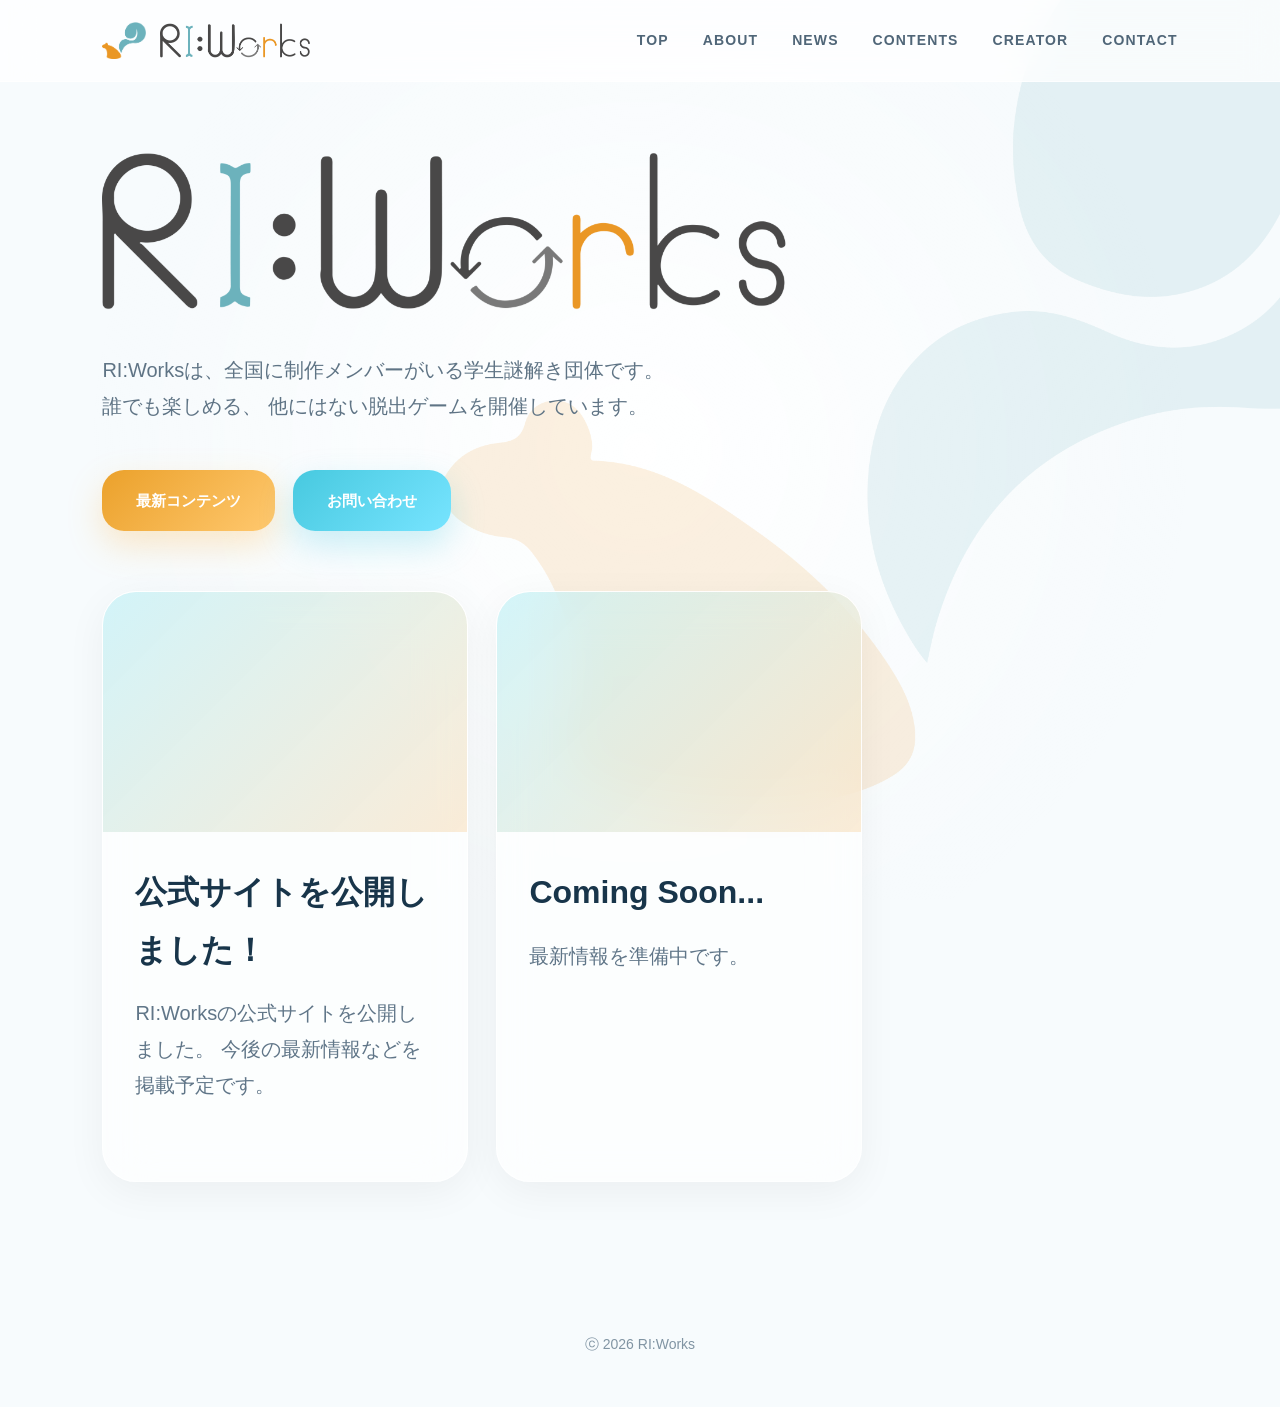
==== index.html @ 10d563f8 "Add files via upload" ====
<!DOCTYPE html>
<html lang="ja">
<head>
<meta charset="UTF-8" />
<meta name="viewport" content="width=device-width, initial-scale=1.0" />

<title>RI:Works Official</title>

<link rel="icon" href="favicon.png" type="image/png">

<link rel="stylesheet" href="style.css">

</head>

<body>

<!-- 背景 -->

<div class="background">
  <img src="risu.png" class="bg-logo">
</div>

<!-- ナビ -->

<nav class="navbar">

  <div class="logo">
    <img src="risu.png" class="logo-icon">
    <img src="rogo.png" class="logo-text">
  </div>

  <!-- ハンバーガー -->
  <div class="hamburger" onclick="toggleMenu()">
    ☰
  </div>

  <div class="menu" id="menu">
    <a href="index.html">TOP</a>
    <a href="about.html">ABOUT</a>
    <a href="news.html">NEWS</a>
    <a href="contents.html">CONTENTS</a>
    <a href="creator.html">CREATOR</a>
    <a href="contact.html">CONTACT</a>
  </div>

</nav>

<!-- TOP -->

<header id="top">

  <div class="hero">

    <img src="rogo.png" class="hero-logo fade-up delay1">

    <p class="fade-up delay2">

      RI:Worksは、全国に制作メンバーがいる学生謎解き団体です。<br>

      誰でも楽しめる、
      他にはない脱出ゲームを開催しています。

    </p>

    <div class="buttons fade-up delay3">

      <a href="contents.html" class="btn btn-main">
        最新コンテンツ
      </a>
      
      <a href="contact.html" class="btn btn-sub">
        お問い合わせ
      </a>

    </div>

    <!-- TOP内にPICKUPを移動 -->

    <div class="pickup-grid">

      <div class="pickup-card">

        <div class="pickup-image"></div>

        <div class="pickup-body">

          <h3>
            公式サイトを公開しました！
          </h3>

          <p>
            RI:Worksの公式サイトを公開しました。
            今後の最新情報などを掲載予定です。
          </p>

        </div>

      </div>

      <div class="pickup-card">

        <div class="pickup-image"></div>

        <div class="pickup-body">

          <h3>
            Coming Soon...
          </h3>

          <p>
            最新情報を準備中です。
          </p>

        </div>

      </div>

    </div>

  </div>

</header>


<footer>
  ⓒ 2026 RI:Works
</footer>

<script>

function toggleMenu(){

    const menu = document.getElementById("menu");
    const button = document.querySelector(".hamburger");

    menu.classList.toggle("show");
    button.classList.toggle("open");

    if(menu.classList.contains("show")){
        button.innerHTML = "✕";
    }else{
        button.innerHTML = "☰";
    }

}
</script>

</body>
</html>
---- style.css ----
/* =========================
   RESET
========================= */

*{
  margin:0;
  padding:0;
  box-sizing:border-box;
}

html{
  scroll-behavior:smooth;
}

body{
  font-family:
    "Hiragino Sans",
    "Noto Sans JP",
    sans-serif;

  background:#f7fbfd;
  color:#18354a;
  overflow-x:hidden;
  line-height:1.8;
}

/* =========================
   背景
========================= */

.background{
  position:fixed;
  inset:0;
  z-index:-10;
  overflow:hidden;
}

.background::before{
  content:"";
  position:absolute;
  inset:0;

  background:
    radial-gradient(
      circle at center,
      rgba(255,255,255,0.92),
      transparent 70%
    );
}

.bg-logo{
  position:absolute;

  width:1100px;

  right:-260px;
  top:-120px;

  opacity:0.14;

  animation:
    logoFloat1 14s ease-in-out infinite;

  pointer-events:none;
}

@keyframes logoFloat1{

  0%{
    transform:
      translateY(0px)
      rotate(0deg);
  }

  50%{
    transform:
      translateY(-26px)
      rotate(3deg);
  }

  100%{
    transform:
      translateY(0px)
      rotate(0deg);
  }
}

/* =========================
   ナビ
========================= */

.navbar{

  position:fixed;

  top:0;
  left:0;

  width:100%;
  height:82px;

  display:flex;
  align-items:center;
  justify-content:space-between;

  padding:0 8%;

  background:
    rgba(255,255,255,0.74);

  backdrop-filter:
    blur(18px);

  border-bottom:
    1px solid rgba(255,255,255,0.7);

  z-index:1000;
}

.logo{
  display:flex;
  align-items:center;
  gap:14px;
}

.logo-icon{
  width:44px;
}

.logo-text{
  width:150px;
}

.menu{
  display:flex;
  align-items:center;
  gap:34px;
}

.menu a{

  position:relative;

  text-decoration:none;

  color:#506678;

  font-size:14px;
  font-weight:700;

  letter-spacing:0.08em;

  transition:0.25s;
}

.menu a::after{

  content:"";

  position:absolute;

  left:0;
  bottom:-8px;

  width:0%;
  height:2px;

  background:#2daec6;

  transition:0.25s;
}

.menu a:hover{
  color:#2daec6;
}

.menu a:hover::after{
  width:100%;
}

/* =========================
   HERO
========================= */

header{

  min-height:100vh;

  display:flex;
  align-items:center;

  padding:
    150px 8%
    100px;
}

.hero{
  max-width:760px;
}

.hero h1{

  font-size:
    clamp(36px,5vw,72px);

  line-height:1.1;

  margin-bottom:34px;

  font-weight:900;

  color:#18354a;
}

.hero p{

  font-size:20px;

  color:#5f7485;

  margin-bottom:46px;
}

/* =========================
   BUTTON
========================= */

.buttons{
  display:flex;
  gap:18px;
  flex-wrap:wrap;
}

.btn{

  border:none;
  cursor:pointer;

  padding:
    17px 34px;

  border-radius:22px;

  font-size:15px;
  font-weight:700;

  transition:0.3s;

  text-decoration:none;

  display:inline-block;
}

.btn-main{

  background:
    linear-gradient(
      135deg,
      #eba12b,
      #ffc86e
    );

  color:white;

  box-shadow:
    0 14px 34px
    rgba(255,181,66,0.28);
}

.btn-main:hover{

  transform:
    translateY(-5px)
    scale(1.03);
}

.btn-sub{

  background:
    linear-gradient(
      135deg,
      #47c9df,
      #77e4ff
    );

  color:white;

  box-shadow:
    0 14px 34px
    rgba(71,201,223,0.28);
}

.btn-sub:hover{

  transform:
    translateY(-5px)
    scale(1.03);
}

.contact-buttons{

  display:flex;

  justify-content:center;

  gap:38px;

  flex-wrap:wrap;
}

/* =========================
   SECTION
========================= */

section{
  padding:140px 8% 120px;
  min-height:100vh;
}

.section-title{
  margin-bottom:60px;
}

.section-title h2{

  font-size:54px;
  line-height:1.1;

  color:#18354a;
}

/* =========================
   ガラスカード
========================= */

.news-item,
.member-card,
.content-card,
.contact-box,
.about-box,
.pickup-card{

  background:
    rgba(255,255,255,0.62);

  backdrop-filter:
    blur(24px);

  border:
    1px solid rgba(255,255,255,0.7);

  box-shadow:
    0 10px 40px rgba(0,0,0,0.05);
}

/* =========================
   PICKUP
========================= */

.pickup-grid{

  display:grid;

  grid-template-columns:
    repeat(auto-fit,minmax(320px,1fr));

  gap:28px;

  margin-top:60px;
}

.pickup-card{

  border-radius:34px;

  overflow:hidden;

  transition:0.35s;
}

.pickup-card:hover{

  transform:
    translateY(-10px)
    scale(1.015);
}

.pickup-image{

  height:240px;

  background:
    linear-gradient(
      135deg,
      rgba(84,214,230,0.25),
      rgba(240,163,58,0.2)
    );
}

.pickup-body{
  padding:32px;
}

.pickup-body h3{

  font-size:32px;

  margin-bottom:16px;
}

.pickup-body p{
  color:#607688;
}

/* =========================
   ABOUT
========================= */

.about-box{

  padding:50px;

  border-radius:40px;
}

.about-box p{

  font-size:18px;

  color:#607688;

  margin-bottom:24px;
}

/* =========================
   NEWS
========================= */

.news-list{
  display:flex;
  flex-direction:column;
  gap:24px;
}

.news-item{

  padding:34px;

  border-radius:30px;

  transition:0.3s;
}

.news-item:hover{

  transform:
    translateY(-8px);

  box-shadow:
    0 20px 50px rgba(0,0,0,0.08);
}

.news-date{

  color:#2daec6;

  font-size:14px;
  font-weight:700;

  margin-bottom:12px;
}

.news-item h3{

  font-size:28px;

  margin-bottom:12px;
}

.news-item p{
  color:#607688;
}

/* =========================
   CONTENTS
========================= */

.content-grid{

  display:grid;

  grid-template-columns:
    repeat(auto-fit,minmax(290px,1fr));

  gap:28px;
}

.content-card{

  overflow:hidden;

  border-radius:34px;

  transition:0.35s;
}

.content-card:hover{

  transform:
    translateY(-10px)
    scale(1.015);
}

.content-image{

  width:100%;

  height:240px;

  object-fit:cover;

  display:block;
}

.content-body{
  padding:32px;
}

.content-card h3{

  font-size:32px;

  margin-bottom:14px;
}

.content-card p{
  color:#607688;
}

/* =========================
   CREATOR
========================= */

.member-grid{

  display:grid;

  grid-template-columns:
    repeat(auto-fit,minmax(260px,1fr));

  gap:26px;
}

.member-card{

  padding:38px;

  border-radius:34px;

  text-align:center;

  transition:0.35s;
}

.member-card:hover{

  transform:
    translateY(-10px)
    scale(1.02);
}

.member-icon{

  width:120px;
  height:120px;

  margin:
    0 auto 26px;

  border-radius:50%;

  object-fit:cover;

  border:
    4px solid rgba(255,255,255,0.8);

  box-shadow:
    0 10px 30px rgba(0,0,0,0.08);
}

.member-card h3{

  font-size:30px;

  margin-bottom:8px;
}

.member-role a{

  color:#ea9920;

  font-weight:700;

  text-decoration:none;

  transition:0.2s;
}

.member-role a:hover{
  opacity:0.7;
}

.member-sub{
  font-size:13px;
  color:#8094a3;
  margin-top:4px;
  margin-bottom:18px;
}

.member-card p{
  color:#607688;
}

.member-more{
    grid-column:1 / -1;

    text-align:center;

    margin-top:20px;

    font-size:28px;
    font-style:italic;
    font-weight:600;

    color:#e5c497;

    letter-spacing:0.08em;

    opacity:0.8;
}

/* =========================
   CONTACT
========================= */

.contact-box{

  border-radius:40px;

  padding:70px;

  text-align:center;
}

.contact-box p{

  max-width:700px;

  margin:
    0 auto 40px;

  font-size:18px;

  color:#607688;
}

/* =========================
   FOOTER
========================= */

footer{

  padding:50px;

  text-align:center;

  color:#8094a3;

  font-size:14px;
}

/* =========================
   FADE
========================= */

.fade-up{

  opacity:0;

  transform:
    translateY(40px);

  animation:
    fadeUp 1s forwards;
}

.delay1{
  animation-delay:0.15s;
}

.delay2{
  animation-delay:0.3s;
}

.delay3{
  animation-delay:0.45s;
}

@keyframes fadeUp{

  to{

    opacity:1;

    transform:
      translateY(0px);
  }
}

.about-heading{
  font-size:clamp(20px,3vw,32px);
  color:#18354a;
  margin-bottom:8px;
}


/* =========================
   RESPONSIVE
========================= */

.hero-logo{

  width:min(700px,90%);

  display:block;

  margin-bottom:40px;
}


/* =========================
   SMART PHONE
========================= */

.hamburger{
    display:none;
}

@media (max-width:900px){

.hamburger{

    transition:.3s;
}


.bg-logo{

    width:480px;

    right:-120px;

    top:60px;

    opacity:0.08;
}



.hamburger.open{

    transform:rotate(90deg);
}

/* ナビ */

.navbar{
    flex-direction:row;
    justify-content:space-between;
    align-items:center;

    height:70px;

    padding:0 20px;
}

.logo-text{
    width:120px;
}

.logo-icon{
    width:36px;
}

.hamburger{
        display:block;
        font-size:34px;
        cursor:pointer;
        transition:.3s;

        color:#18354a;     
        z-index:1001;       
        position:relative;
    }

/* メニュー */

.menu{

    display:flex;

    position:fixed;

    top:70px;
    left:0;
    right:0;
    bottom:0;

    flex-direction:column;

    background:rgba(255,255,255,.92);
    backdrop-filter:blur(20px);

    overflow-y:auto;

    transform:translateY(-100%);
    opacity:0;

    visibility:hidden;
    pointer-events:none;

    transition:
        transform .35s ease,
        opacity .25s ease,
        visibility .25s;
}

.menu.show{

    transform:translateY(0);
    opacity:1;

    visibility:visible;
    pointer-events:auto;
}

.menu a{

    width:100%;

    padding:20px 16px;

    text-align:center;

    font-size:18px;

    border-bottom:1px solid rgba(0,0,0,.06);
}

/* HERO */

header{

    padding:100px 6% 40px;

    min-height:auto;
}

.hero{

    max-width:100%;
}

.hero-logo{

    width:90%;

    margin:0 auto 25px;
}

.hero p{

    font-size:15px;

    margin-bottom:28px;
}

/* ボタン */

.buttons{

    flex-direction:column;

    gap:12px;
}

.btn{

    width:100%;

    text-align:center;

    padding:15px;
}

/* PICKUP */

.pickup-grid{

    margin-top:40px;

    gap:20px;
}

.pickup-image{

    height:170px;
}

.pickup-body{

    padding:20px;
}

.pickup-body h3{

    font-size:22px;
}

/* and more... */

.member-more{

    font-size:20px;

    margin-top:10px;

    letter-spacing:0.05em;
}

/* SECTION */

section{

    padding:90px 6% 70px;

    min-height:auto;
}

.section-title{

    margin-bottom:35px;
}

.section-title h2{

    font-size:30px;
}

/* ABOUT */

.about-box{

    padding:25px;
}

.about-heading{

    font-size:22px;
}

.about-box p{

    font-size:15px;
}

/* NEWS */

.news-item{

    padding:22px;
}

.news-item h3{

    font-size:22px;
}

/* CONTENT */

.content-body{

    padding:22px;
}

.content-card h3{

    font-size:22px;
}

/* CREATOR */

.member-card{

    padding:24px;
}

.member-icon{

    width:90px;
    height:90px;
}

.member-card h3{

    font-size:22px;
}

.member-card p{

    font-size:15px;
}

/* CONTACT */

.contact-box{

    padding:35px 20px;
}

.contact-box p{

    font-size:15px;
}

}
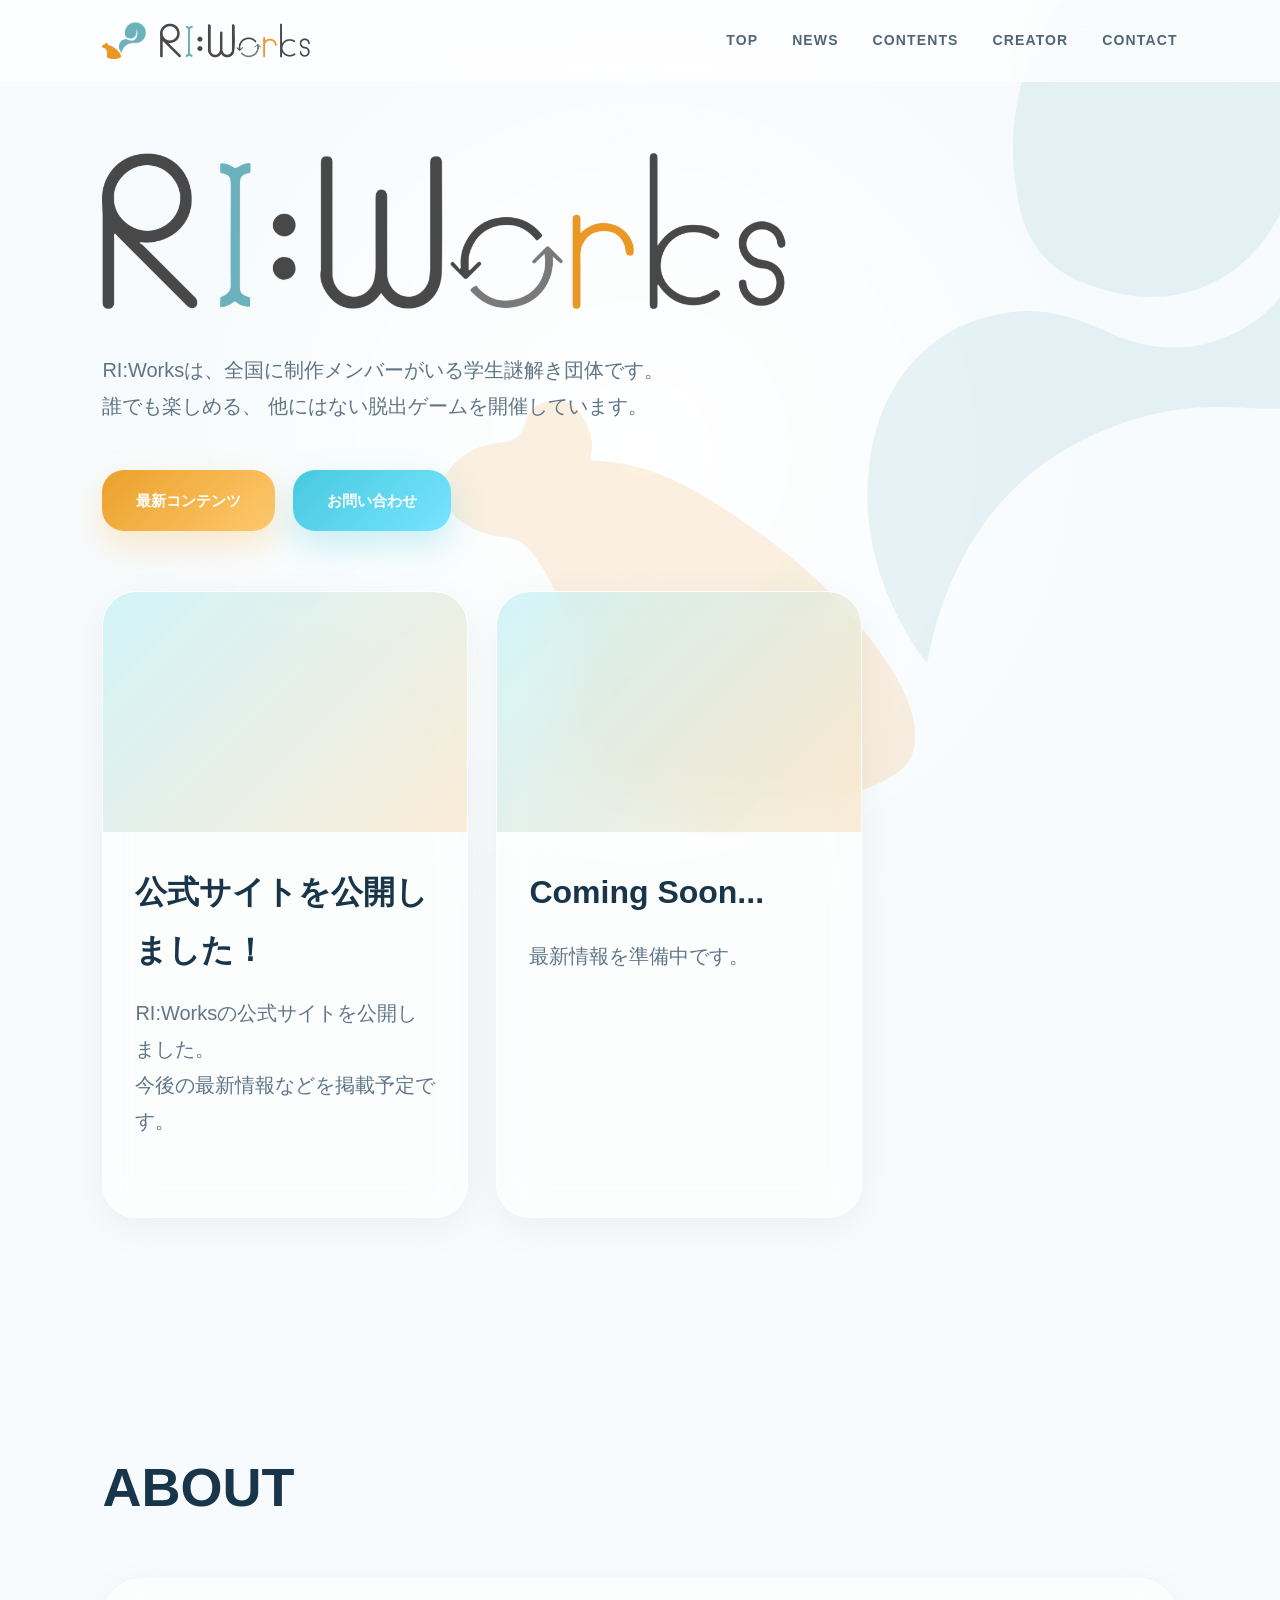
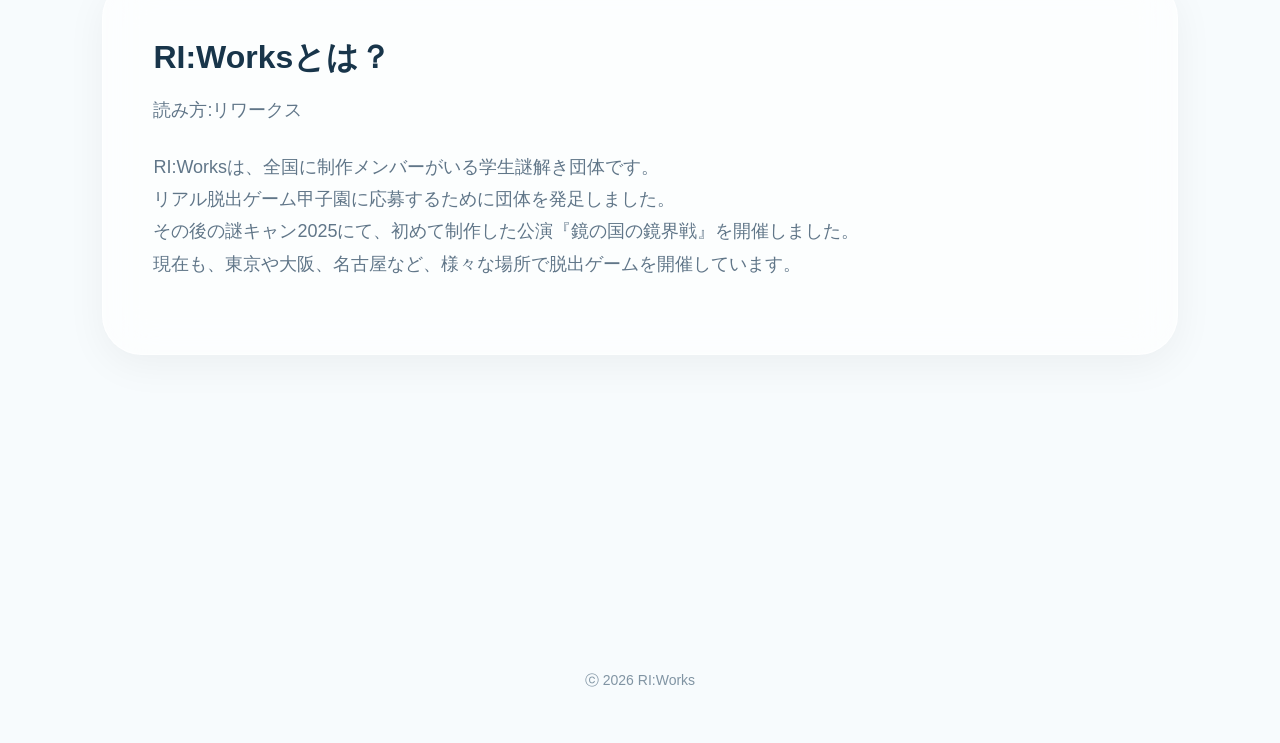
==== commit 041ff688: "Add files via upload" ====
--- a/index.html
+++ b/index.html
@@ -24,10 +24,10 @@
 
 <nav class="navbar">
 
-  <div class="logo">
+  <a href="index.html" class="logo">
     <img src="risu.png" class="logo-icon">
     <img src="rogo.png" class="logo-text">
-  </div>
+  </a>
 
   <!-- ハンバーガー -->
   <div class="hamburger" onclick="toggleMenu()">
@@ -36,7 +36,6 @@
 
   <div class="menu" id="menu">
     <a href="index.html">TOP</a>
-    <a href="about.html">ABOUT</a>
     <a href="news.html">NEWS</a>
     <a href="contents.html">CONTENTS</a>
     <a href="creator.html">CREATOR</a>
@@ -89,7 +88,7 @@
           </h3>
 
           <p>
-            RI:Worksの公式サイトを公開しました。
+            RI:Worksの公式サイトを公開しました。<br>
             今後の最新情報などを掲載予定です。
           </p>
 
@@ -121,6 +120,35 @@
 
 </header>
 
+<!-- ABOUT -->
+
+<section id="about">
+
+  <div class="section-title">
+    <h2>ABOUT</h2>
+  </div>
+
+  <div class="about-box">
+
+    <h3 class="about-heading">
+      RI:Worksとは？
+    </h3>
+    
+    <p class="about-read">
+        読み方:リワークス
+    </p>
+
+    <p>
+      RI:Worksは、全国に制作メンバーがいる学生謎解き団体です。<br>
+      リアル脱出ゲーム甲子園に応募するために団体を発足しました。<br>
+      その後の謎キャン2025にて、初めて制作した公演『鏡の国の鏡界戦』を開催しました。<br>
+      現在も、東京や大阪、名古屋など、様々な場所で脱出ゲームを開催しています。
+    </p>
+
+  </div>
+
+</section>
+
 
 <footer>
   ⓒ 2026 RI:Works
--- a/style.css
+++ b/style.css
@@ -305,7 +305,7 @@
 
   justify-content:center;
 
-  gap:38px;
+  gap:20px;
 
   flex-wrap:wrap;
 }
@@ -811,39 +811,35 @@
 
     display:flex;
 
-    position:fixed;
+    position:absolute;
 
     top:70px;
     left:0;
-    right:0;
-    bottom:0;
+
+    width:100%;
 
     flex-direction:column;
 
-    background:rgba(255,255,255,.92);
+    background:rgba(255,255,255,.9);
     backdrop-filter:blur(20px);
 
+    overflow:hidden;
+
+    max-height:0;
+    opacity:0;
+
+    transition:
+        max-height .35s ease,
+        opacity .25s ease;
+}
+
+.menu.show{
+
+    max-height:calc(100vh - 70px);
+
     overflow-y:auto;
 
-    transform:translateY(-100%);
-    opacity:0;
-
-    visibility:hidden;
-    pointer-events:none;
-
-    transition:
-        transform .35s ease,
-        opacity .25s ease,
-        visibility .25s;
-}
-
-.menu.show{
-
-    transform:translateY(0);
     opacity:1;
-
-    visibility:visible;
-    pointer-events:auto;
 }
 
 .menu a{
@@ -855,8 +851,6 @@
     text-align:center;
 
     font-size:18px;
-
-    border-bottom:1px solid rgba(0,0,0,.06);
 }
 
 /* HERO */
@@ -890,19 +884,18 @@
 /* ボタン */
 
 .buttons{
-
     flex-direction:column;
-
-    gap:12px;
+    align-items:center;
+    gap:20px;
 }
 
 .btn{
 
-    width:100%;
+    width:85%;
 
     text-align:center;
 
-    padding:15px;
+    padding:12px;
 }
 
 /* PICKUP */
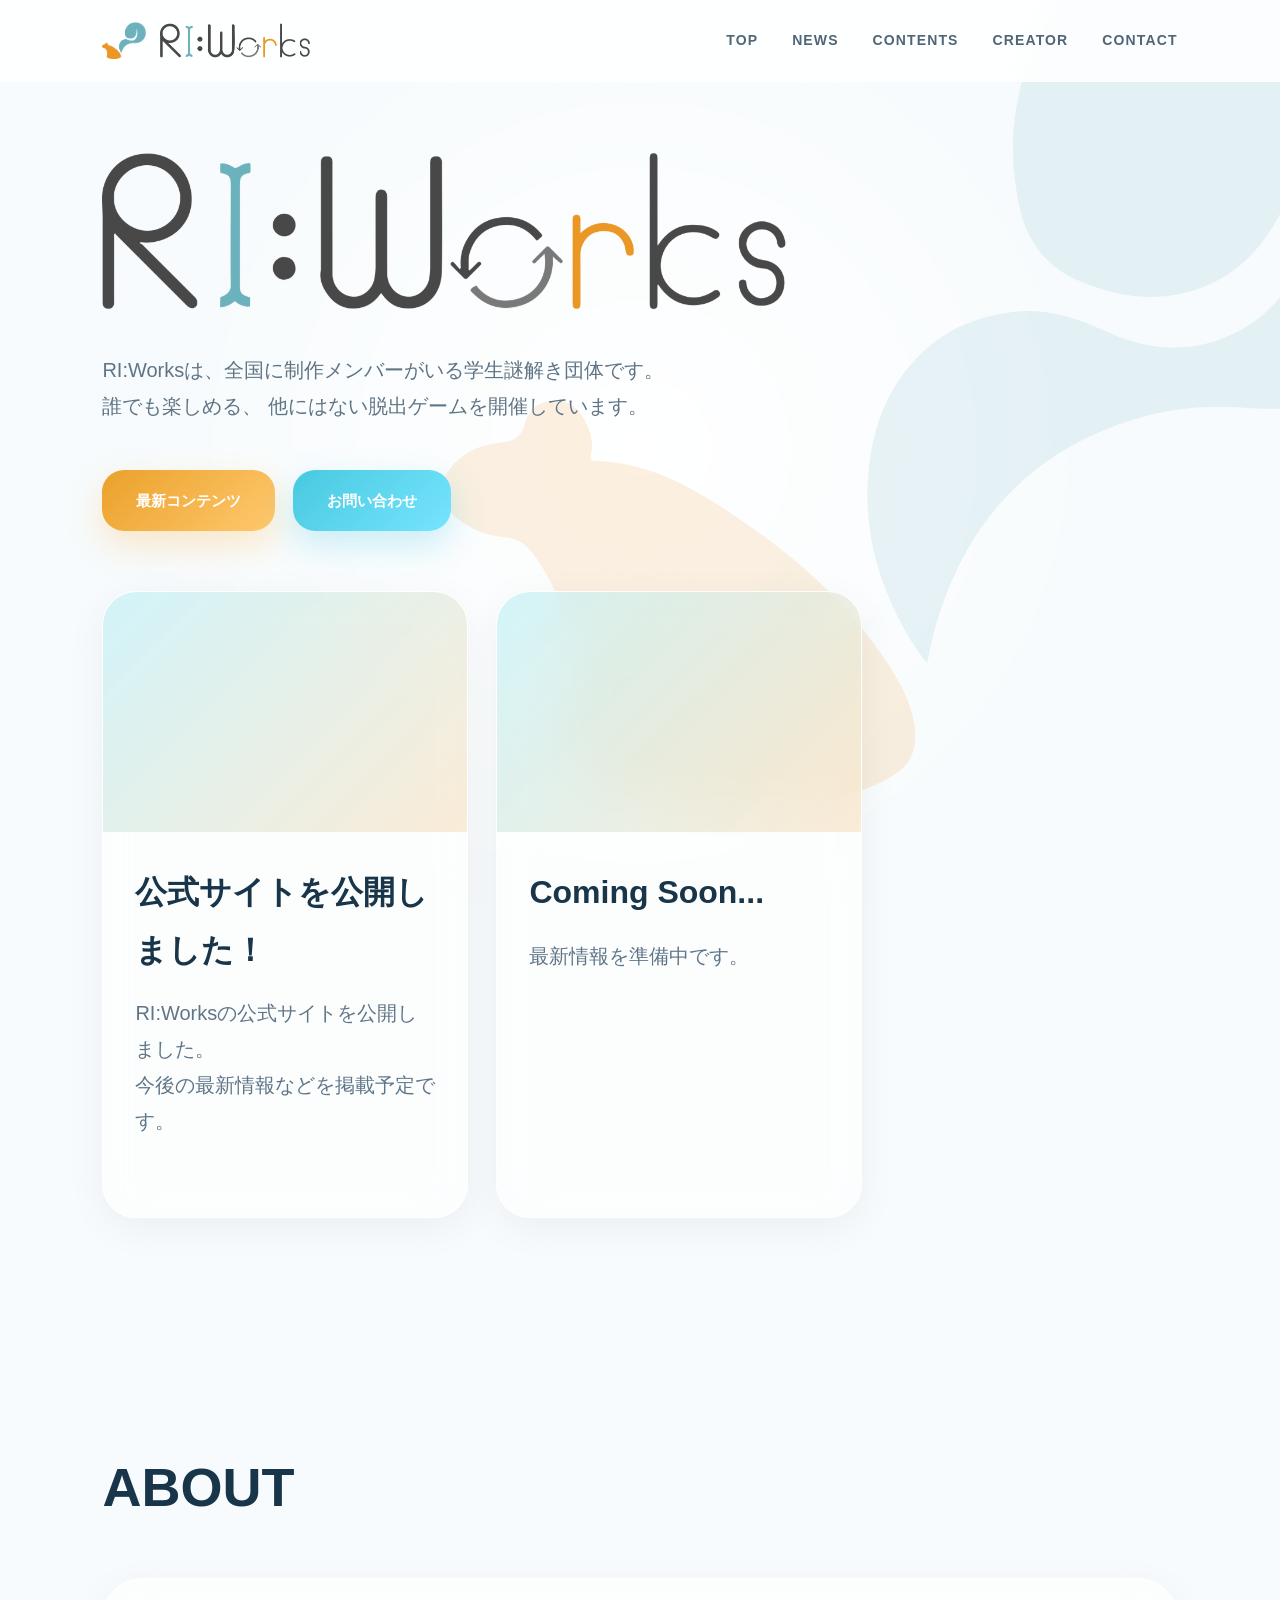
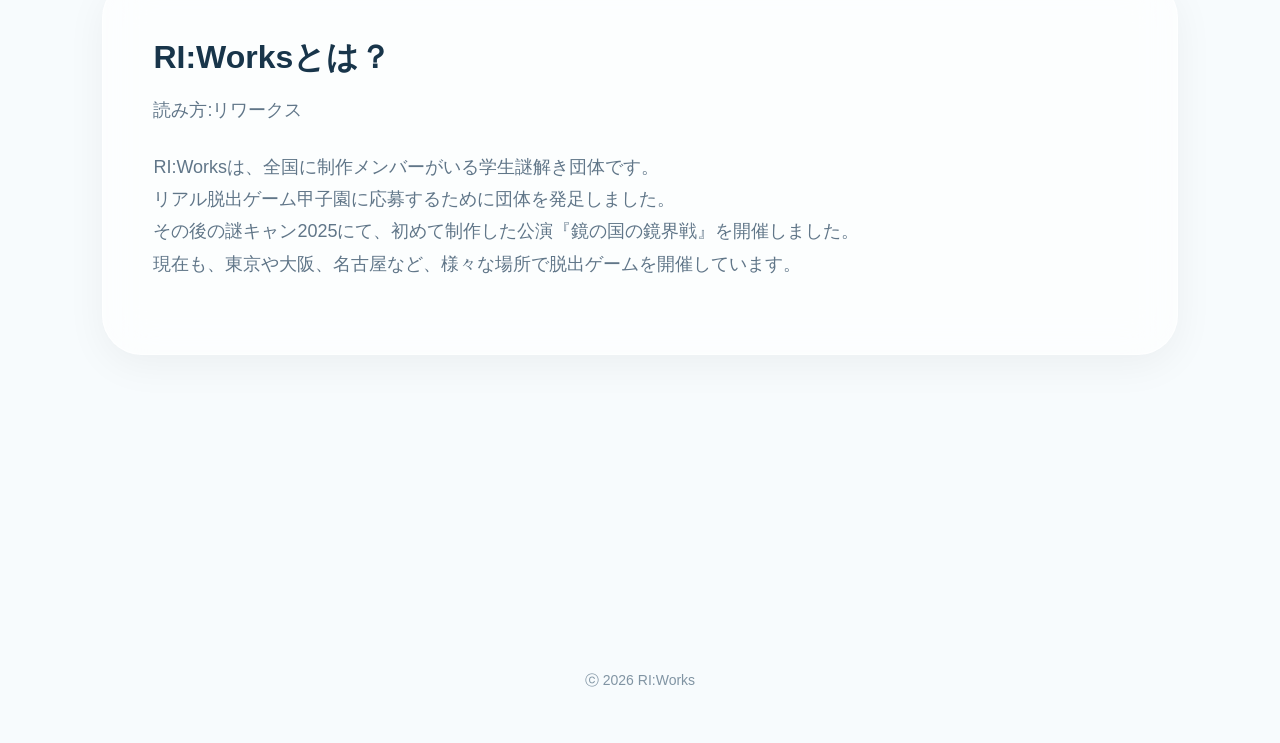
==== commit d9356a36: "Add files via upload" ====
--- a/index.html
+++ b/index.html
@@ -44,6 +44,8 @@
 
 </nav>
 
+<div id="menuOverlay" onclick="toggleMenu()"></div>
+
 <!-- TOP -->
 
 <header id="top">
@@ -63,7 +65,7 @@
 
     <div class="buttons fade-up delay3">
 
-      <a href="contents.html" class="btn btn-main">
+      <a href="contents.html#contents-bottom" class="btn btn-main">
         最新コンテンツ
       </a>
       
@@ -160,17 +162,23 @@
 
     const menu = document.getElementById("menu");
     const button = document.querySelector(".hamburger");
+    const overlay = document.getElementById("menuOverlay");
 
     menu.classList.toggle("show");
     button.classList.toggle("open");
 
     if(menu.classList.contains("show")){
         button.innerHTML = "✕";
+        document.body.classList.add("menu-open");
+        overlay.style.display = "block";
     }else{
         button.innerHTML = "☰";
+        document.body.classList.remove("menu-open");
+        overlay.style.display = "none";
     }
 
 }
+
 </script>
 
 </body>
--- a/style.css
+++ b/style.css
@@ -108,7 +108,7 @@
   padding:0 8%;
 
   background:
-    rgba(255,255,255,0.74);
+    rgba(255,255,255,0.85);
 
   backdrop-filter:
     blur(18px);
@@ -499,11 +499,40 @@
 
 .content-card{
 
+  position:relative;
+
   overflow:hidden;
 
   border-radius:34px;
 
   transition:0.35s;
+}
+
+.content-card::after{
+    content:"";
+    position:absolute;
+    inset:0;
+
+    border:3.7px solid rgba(120, 225, 243, 0.901);
+
+    border-radius:32px;
+
+    opacity:0;
+    transition:.25s;
+
+    pointer-events:none;
+}
+
+.content-card.touching::before{
+    opacity:1;
+}
+
+.content-card.touching::after{
+    opacity:1;
+}
+
+.content-card:hover::after{
+    opacity:1;
 }
 
 .content-card:hover{
@@ -511,6 +540,35 @@
   transform:
     translateY(-10px)
     scale(1.015);
+}
+
+.content-card::before{
+    content:"タップで詳細";
+    position:absolute;
+
+    right:16px;
+    bottom:16px;
+
+    color:#2daec6;
+
+    padding:6px 12px;
+    border-radius:999px;
+
+    font-size:13px;
+    font-weight:700;
+
+    opacity:0;
+    transition:.2s;
+
+    pointer-events:none;
+}
+
+.content-card:hover::before{
+    opacity:1;
+}
+
+.content-card.active::before{
+    opacity:0;
 }
 
 .content-image{
@@ -741,7 +799,7 @@
 
 
 /* =========================
-   SMART PHONE
+   SMART PHONE  スマホ
 ========================= */
 
 .hamburger{
@@ -764,7 +822,7 @@
 
     top:60px;
 
-    opacity:0.08;
+    opacity:0.14;
 }
 
 
@@ -811,7 +869,7 @@
 
     display:flex;
 
-    position:absolute;
+    position:fixed; 
 
     top:70px;
     left:0;
@@ -820,8 +878,10 @@
 
     flex-direction:column;
 
-    background:rgba(255,255,255,.9);
-    backdrop-filter:blur(20px);
+    background:rgba(255,255,255,.93);
+backdrop-filter:blur(40px);
+border-top:2px solid #ecf1f4;
+box-shadow:0 8px 20px rgba(0,0,0,.08);
 
     overflow:hidden;
 
@@ -832,6 +892,20 @@
         max-height .35s ease,
         opacity .25s ease;
 }
+
+#menuOverlay{
+    position:fixed;
+    top:70px;
+    left:0;
+
+    width:100%;
+    height:calc(100vh - 70px);
+
+    display:none;
+
+    z-index:999;
+}
+
 
 .menu.show{
 
@@ -993,6 +1067,10 @@
     font-size:22px;
 }
 
+.content-card.active::after{
+    opacity:1;
+}
+
 /* CREATOR */
 
 .member-card{
@@ -1029,3 +1107,184 @@
 }
 
 }
+
+/* ===== モーダル ===== */
+
+.modal{
+
+    position:fixed;
+    inset:0;
+
+    background:rgba(0,0,0,.45);
+
+    display:flex;
+    justify-content:center;
+    align-items:center;
+
+    opacity:0;
+    visibility:hidden;
+
+    transition:.3s;
+
+    z-index:5000;
+
+}
+
+.modal.show{
+
+    opacity:1;
+    visibility:visible;
+
+}
+
+.modal-box{
+
+    width:min(520px,85%);
+
+    max-height:80vh;
+
+    overflow-y:auto;
+
+    background:rgba(255,255,255,.85);
+
+    backdrop-filter:blur(25px);
+
+    border-radius:30px;
+
+    padding:28px;
+
+    position:relative;
+}
+
+.modal-box img{
+
+    width:100%;
+
+    border-radius:20px;
+
+    margin-bottom:25px;
+
+}
+
+.modal-box h2{
+
+    font-size:34px;
+
+    margin-bottom:10px;
+
+}
+
+.modal-box h4{
+
+    color:#2daec6;
+
+    margin-bottom:20px;
+
+}
+
+.modal-box p{
+
+    color:#607688;
+
+    line-height:1.9;
+
+}
+
+.close{
+    position:absolute;
+    top:18px;
+    right:18px;
+
+    width:48px;
+    height:48px;
+
+    display:flex;
+    justify-content:center;
+    align-items:center;
+
+    font-size:34px;
+    font-weight:700;
+
+    color:#18354a;
+
+    background:rgba(255,255,255,.92);
+    border-radius:50%;
+
+    box-shadow:0 4px 15px rgba(0,0,0,.15);
+
+    cursor:pointer;
+
+    transition:.2s;
+}
+
+.close:hover{
+    transform:scale(1.08);
+    background:white;
+}
+
+.modal-history{
+
+    white-space:pre-line;
+
+    line-height:2;
+
+}
+
+.modal-table{
+    width:100%;
+    border-collapse:collapse;
+    margin:25px 0;
+}
+
+.modal-table th{
+    width:120px;
+    text-align:left;
+    vertical-align:top;
+    padding:8px 0;
+    color:#dfa92a;
+}
+
+.modal-table td{
+    padding:8px 0;
+    color:#222222;
+}
+
+.modal-hashtag{
+    display:inline-block;
+    margin:10px 0 18px;
+
+    color:#2daec6;
+    font-weight:700;
+    font-size:20px;
+
+    text-decoration:none;
+}
+
+.modal-hashtag:hover{
+    text-decoration:underline;
+}
+
+.logo{
+  display:flex;
+  align-items:center;
+  gap:14px;
+
+  text-decoration:none;
+  color:inherit;
+}
+
+.logo{
+  transition:.2s;
+}
+
+.logo:hover{
+  opacity:.85;
+}
+
+.logo:active{
+  transform:scale(.97);
+}
+
+body.menu-open{
+    overflow:hidden;
+}
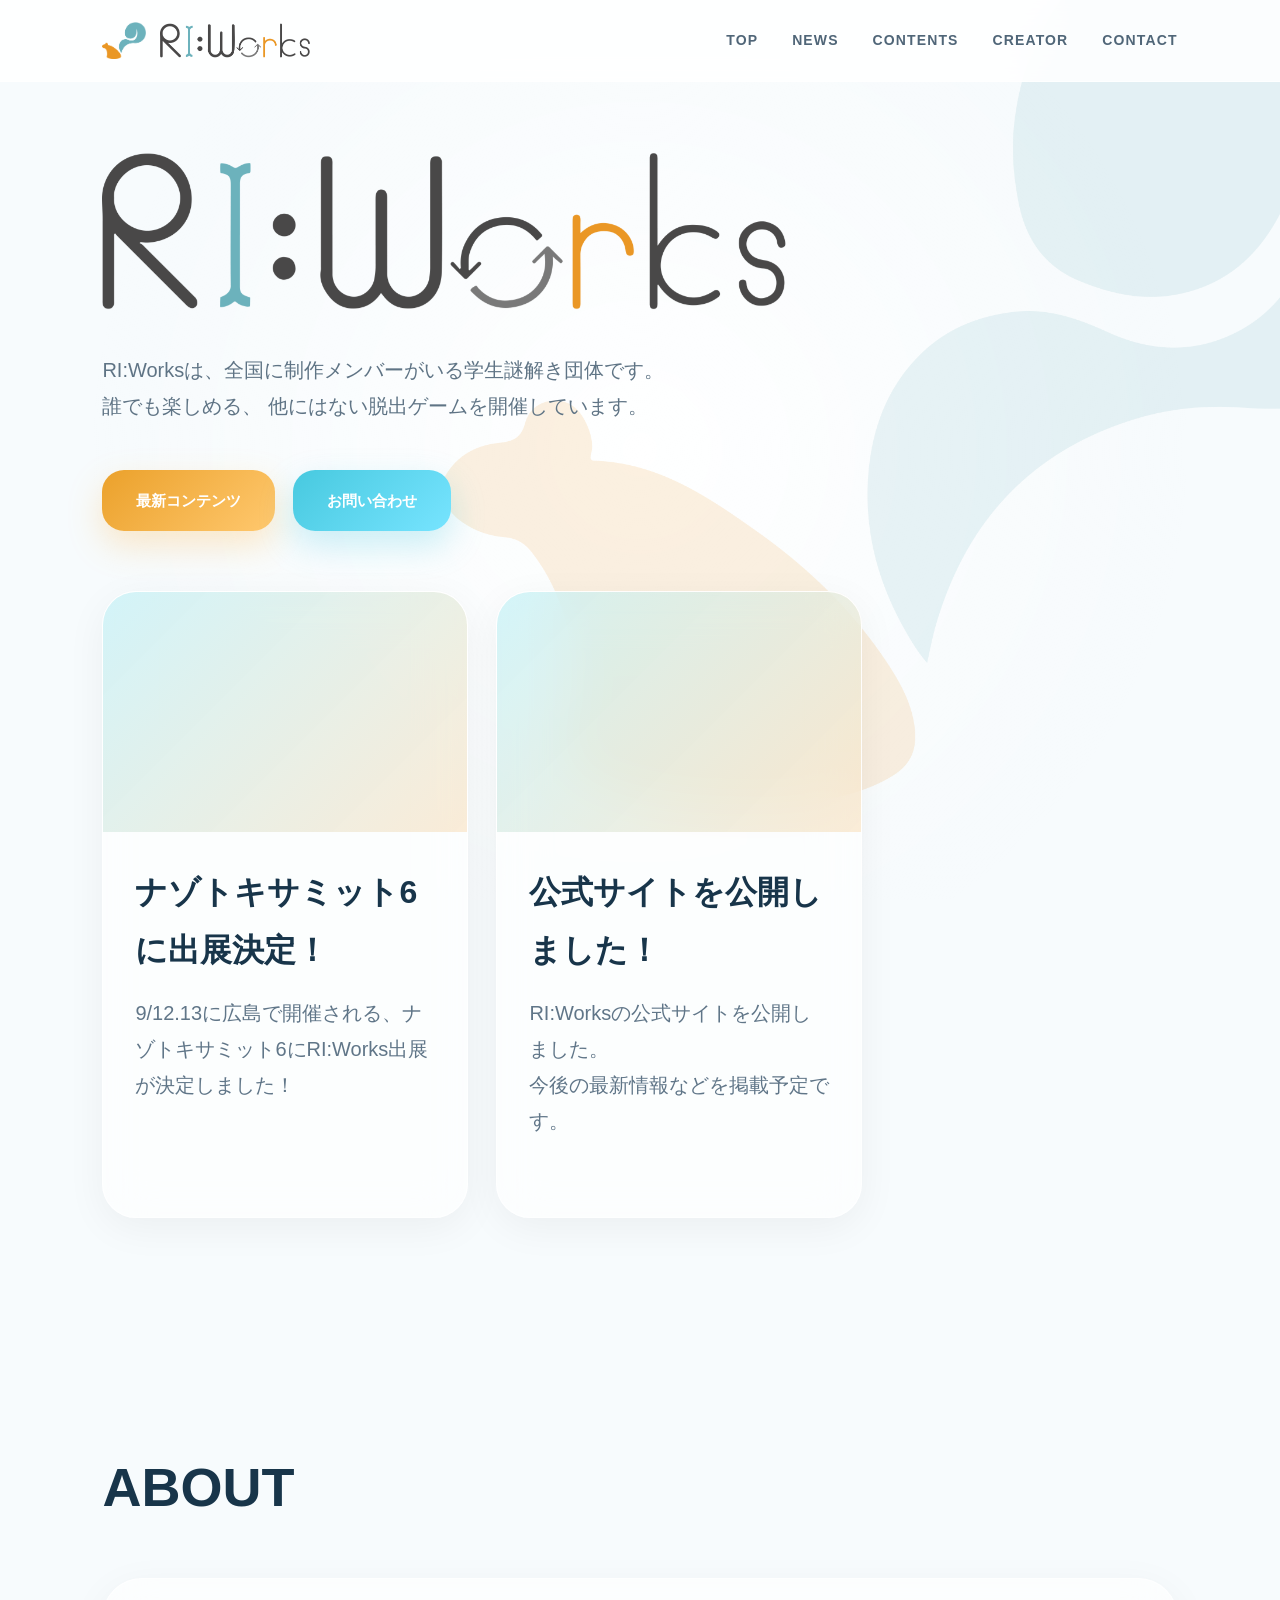
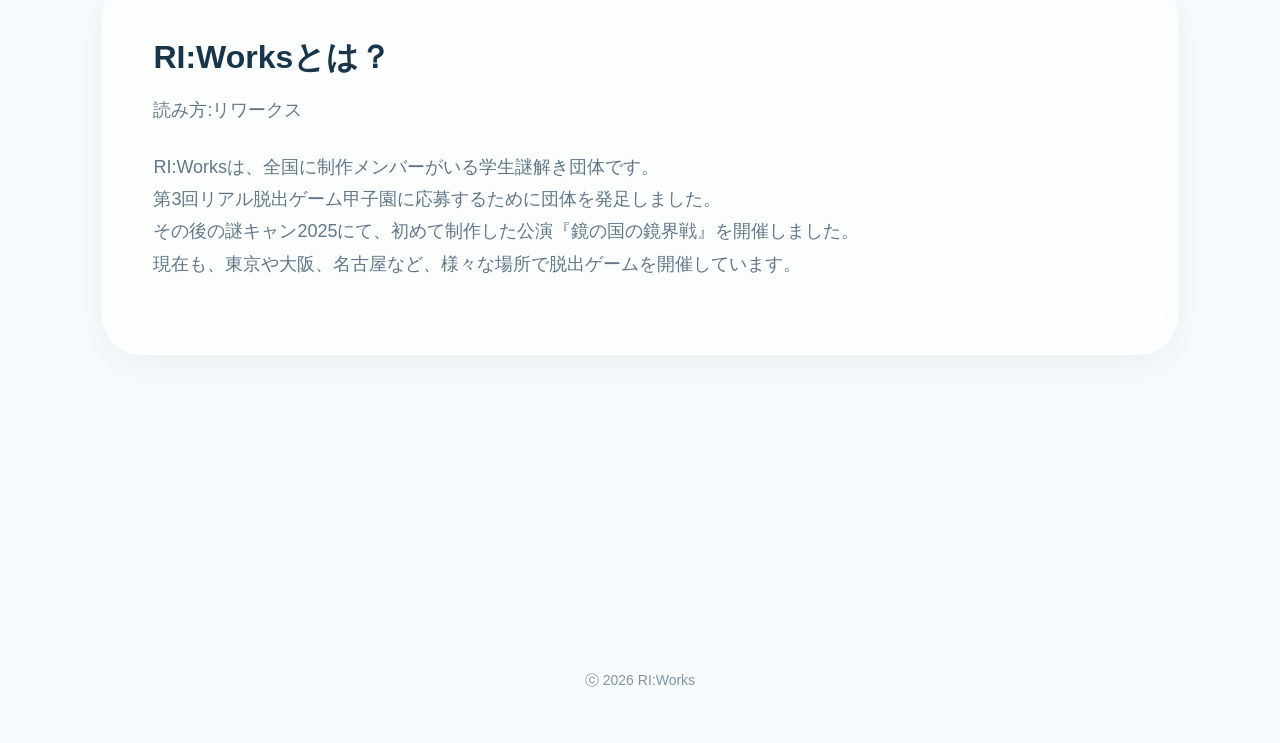
==== commit d56b4ec2: "Add files via upload" ====
--- a/index.html
+++ b/index.html
@@ -6,7 +6,7 @@
 
 <title>RI:Works Official</title>
 
-<link rel="icon" href="favicon.png" type="image/png">
+<link rel="icon" href="favicon.png">
 
 <link rel="stylesheet" href="style.css">
 
@@ -86,12 +86,11 @@
         <div class="pickup-body">
 
           <h3>
-            公式サイトを公開しました！
+            ナゾトキサミット6に出展決定！
           </h3>
 
           <p>
-            RI:Worksの公式サイトを公開しました。<br>
-            今後の最新情報などを掲載予定です。
+            9/12.13に広島で開催される、ナゾトキサミット6にRI:Works出展が決定しました！
           </p>
 
         </div>
@@ -105,11 +104,12 @@
         <div class="pickup-body">
 
           <h3>
-            Coming Soon...
+            公式サイトを公開しました！
           </h3>
 
           <p>
-            最新情報を準備中です。
+            RI:Worksの公式サイトを公開しました。<br>
+            今後の最新情報などを掲載予定です。
           </p>
 
         </div>
@@ -142,7 +142,7 @@
 
     <p>
       RI:Worksは、全国に制作メンバーがいる学生謎解き団体です。<br>
-      リアル脱出ゲーム甲子園に応募するために団体を発足しました。<br>
+      第3回リアル脱出ゲーム甲子園に応募するために団体を発足しました。<br>
       その後の謎キャン2025にて、初めて制作した公演『鏡の国の鏡界戦』を開催しました。<br>
       現在も、東京や大阪、名古屋など、様々な場所で脱出ゲームを開催しています。
     </p>
--- a/style.css
+++ b/style.css
@@ -1,4 +1,42 @@
-
+/* =========================
+   IMAGE
+========================= */
+
+.image-kyoukaisen{
+    object-position:50% 4%;
+}
+
+.image-nazouo{
+    object-position:50% 14%;
+}
+
+.image-noroi{
+    object-position:50% 16%;
+}
+
+.image-burakkusanta{
+    object-position:50% 92%;
+}
+
+.image-poisute{
+    object-position:50% 8%;
+}
+
+.image-ibutu{
+    object-position:50% 86%;
+}
+
+.image-tenkyo{
+    object-position:50% 10%;
+}
+
+.image-mikansei{
+    object-position:50% 77.5%;
+}
+
+.image-kotaekakoe{
+    object-position:50% 40%;
+}
 
 /* =========================
    RESET
@@ -597,6 +635,49 @@
   color:#607688;
 }
 
+.filter-buttons{
+
+    display:flex;
+    justify-content:center;
+    gap:16px;
+
+    margin-bottom:50px;
+
+    flex-wrap:wrap;
+}
+
+.filter-buttons button{
+
+    padding:10px 26px;
+
+    border:none;
+
+    border-radius:999px;
+
+    background:#edf4f7;
+
+    color:#607688;
+
+    font-weight:700;
+
+    cursor:pointer;
+
+    transition:.25s;
+}
+
+.filter-buttons button.active{
+
+    background:#2daec6;
+
+    color:white;
+}
+
+.filter-buttons button:hover{
+
+    background:#5fd6ea;
+    color:white;
+}
+
 /* =========================
    CREATOR
 ========================= */
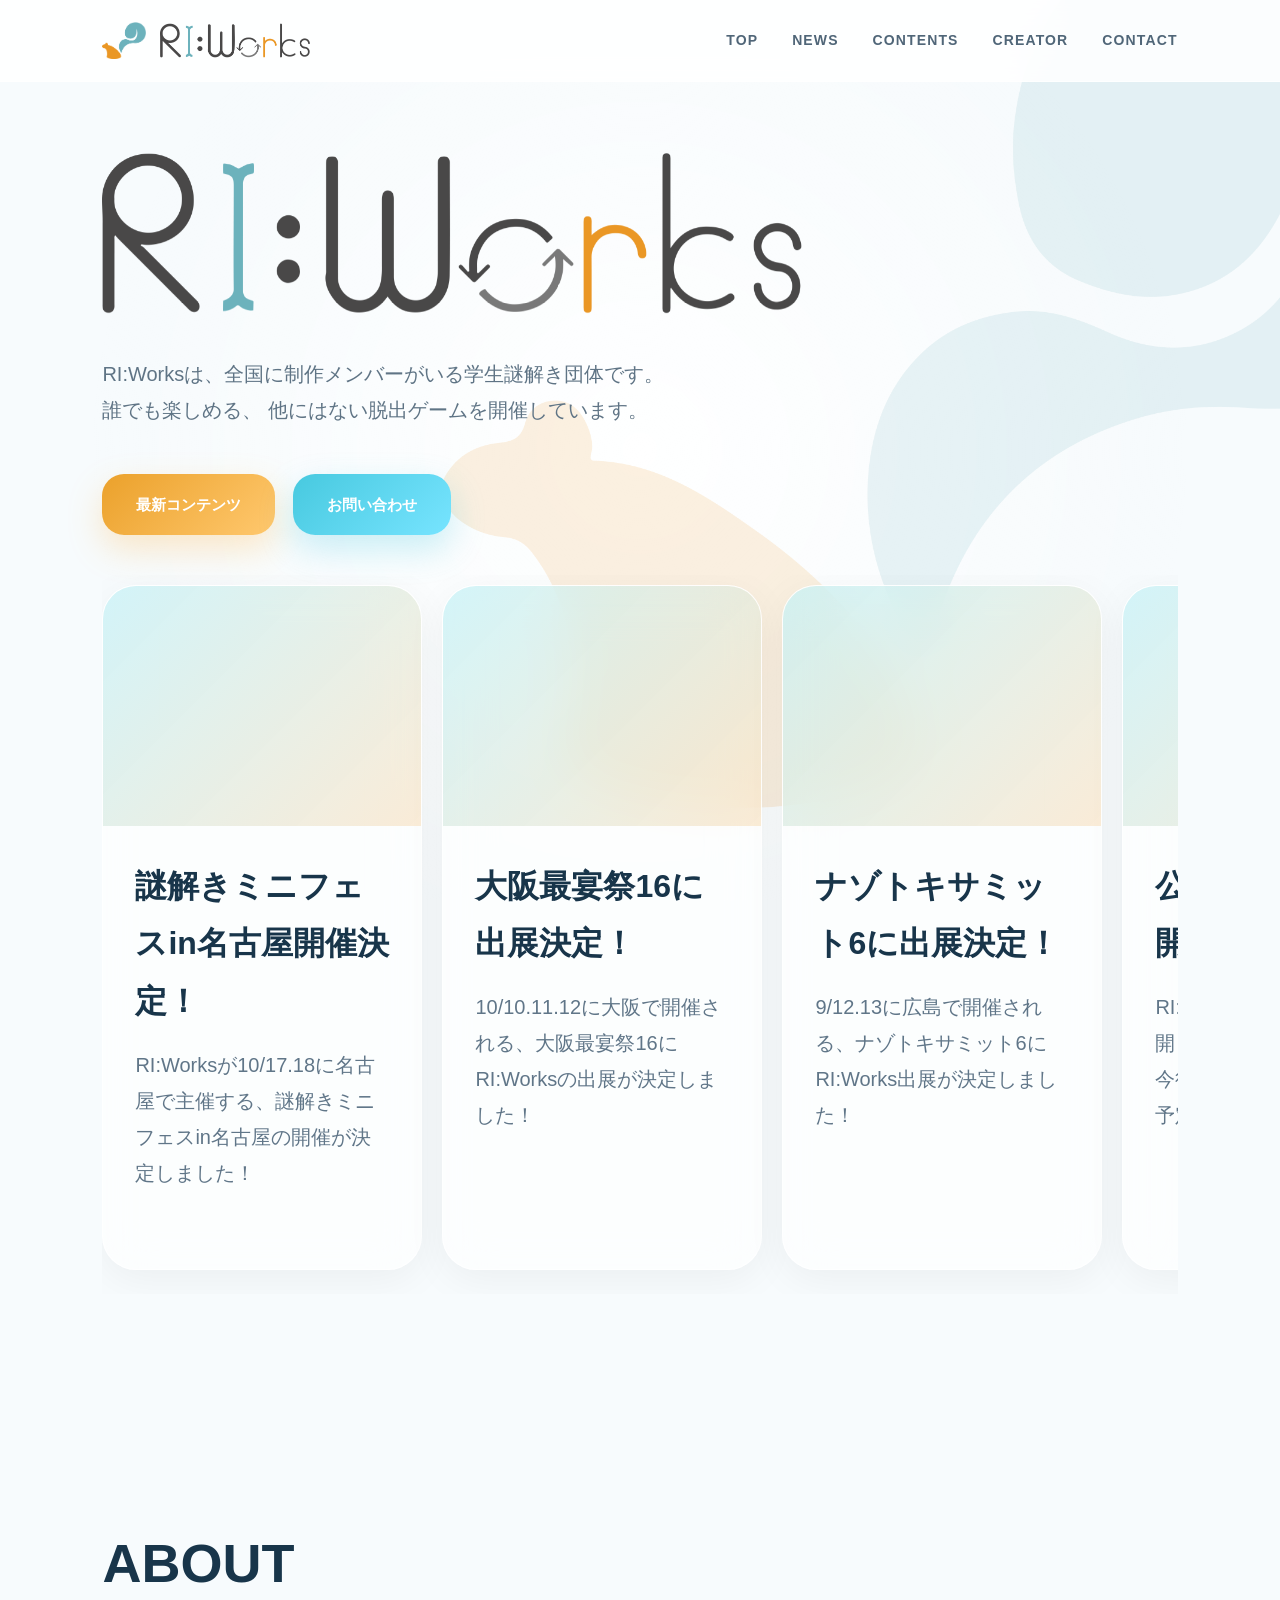
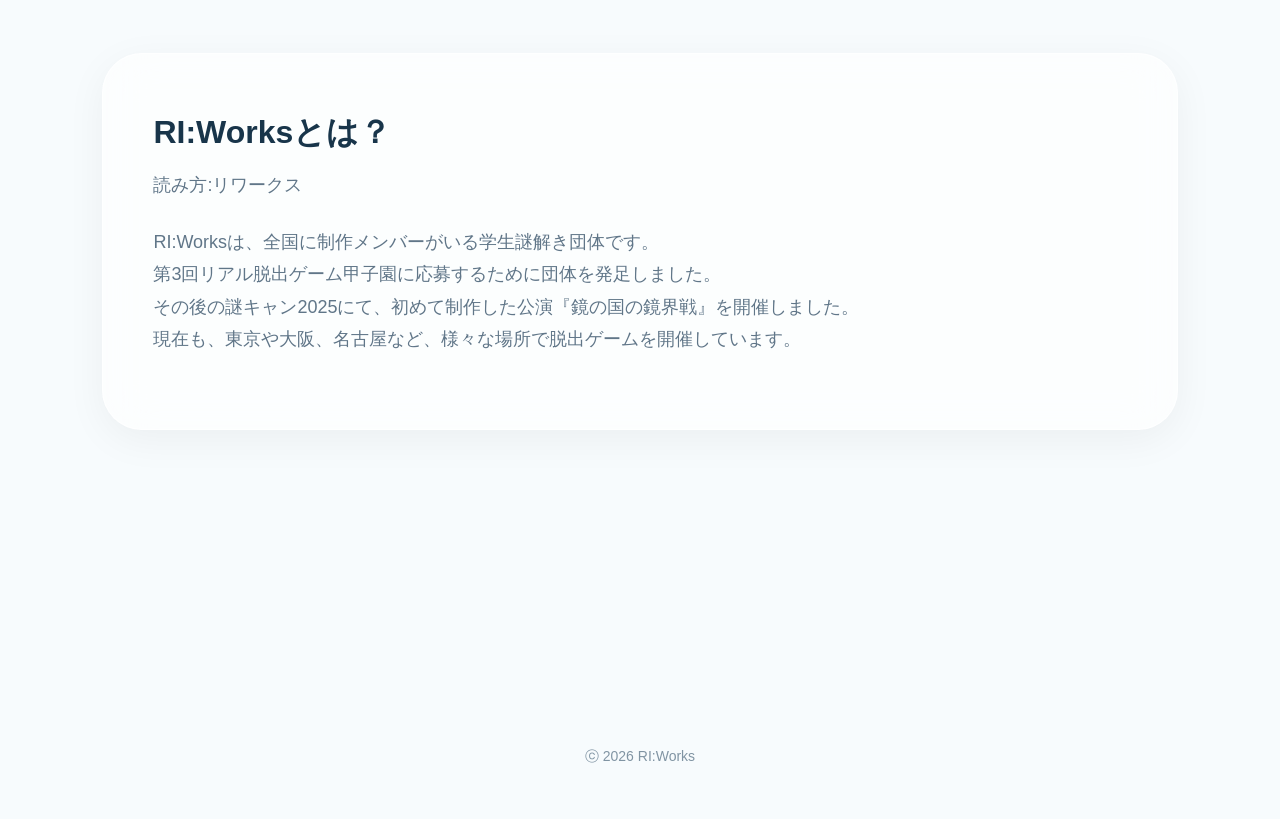
==== commit c89c66d9: "Add files via upload" ====
--- a/index.html
+++ b/index.html
@@ -75,50 +75,54 @@
 
     </div>
 
-    <!-- TOP内にPICKUPを移動 -->
+    
+<!-- PICKUP -->
 
-    <div class="pickup-grid">
+<div class="pickup-grid">
 
-      <div class="pickup-card">
+  <a href="news.html" class="pickup-card">
+    <div class="pickup-image"></div>
+    <div class="pickup-body">
+      <h3>謎解きミニフェスin名古屋開催決定！</h3>
+      <p>
+        RI:Worksが10/17.18に名古屋で主催する、謎解きミニフェスin名古屋の開催が決定しました！
+      </p>
+    </div>
+  </a>
 
-        <div class="pickup-image"></div>
+  <a href="news.html" class="pickup-card">
+    <div class="pickup-image"></div>
+    <div class="pickup-body">
+      <h3>大阪最宴祭16に出展決定！</h3>
+      <p>
+        10/10.11.12に大阪で開催される、大阪最宴祭16にRI:Worksの出展が決定しました！
+      </p>
+    </div>
+  </a>
 
-        <div class="pickup-body">
+  <a href="news.html" class="pickup-card">
+    <div class="pickup-image"></div>
+    <div class="pickup-body">
+      <h3>ナゾトキサミット6に出展決定！</h3>
+      <p>
+        9/12.13に広島で開催される、ナゾトキサミット6にRI:Works出展が決定しました！
+      </p>
+    </div>
+  </a>
 
-          <h3>
-            ナゾトキサミット6に出展決定！
-          </h3>
+  <a href="news.html" class="pickup-card">
+    <div class="pickup-image"></div>
+    <div class="pickup-body">
+      <h3>公式サイトを公開しました！</h3>
+      <p>
+        RI:Worksの公式サイトを公開しました。<br>
+        今後の最新情報などを掲載予定です。
+      </p>
+    </div>
+  </a>
 
-          <p>
-            9/12.13に広島で開催される、ナゾトキサミット6にRI:Works出展が決定しました！
-          </p>
+</div>
 
-        </div>
-
-      </div>
-
-      <div class="pickup-card">
-
-        <div class="pickup-image"></div>
-
-        <div class="pickup-body">
-
-          <h3>
-            公式サイトを公開しました！
-          </h3>
-
-          <p>
-            RI:Worksの公式サイトを公開しました。<br>
-            今後の最新情報などを掲載予定です。
-          </p>
-
-        </div>
-
-      </div>
-
-    </div>
-
-  </div>
 
 </header>
 
--- a/style.css
+++ b/style.css
@@ -235,7 +235,8 @@
 }
 
 .hero{
-  max-width:760px;
+  width: 100%;
+  max-width: none;
 }
 
 .hero h1{
@@ -391,6 +392,10 @@
 
   box-shadow:
     0 10px 40px rgba(0,0,0,0.05);
+
+  text-decoration:none;
+  color:inherit;
+  display:block;
 }
 
 /* =========================
@@ -493,9 +498,6 @@
 
 .news-item:hover{
 
-  transform:
-    translateY(-8px);
-
   box-shadow:
     0 20px 50px rgba(0,0,0,0.08);
 }
@@ -1064,7 +1066,7 @@
 
 .pickup-image{
 
-    height:170px;
+    height:100px;
 }
 
 .pickup-body{
@@ -1368,4 +1370,137 @@
 
 body.menu-open{
     overflow:hidden;
+}
+
+
+/* PICKUP 横スクロール */
+.pickup-grid {
+  display: flex;
+  flex-wrap: nowrap;
+  gap: 20px;
+  overflow-x: auto;
+  overflow-y: hidden;
+  padding: 10px 4px 20px;
+  scroll-snap-type: x mandatory;
+  -webkit-overflow-scrolling: touch;
+}
+
+/* カードの幅を固定 */
+.pickup-grid .pickup-card {
+  flex: 0 0 300px;
+  min-width: 0;
+  scroll-snap-align: start;
+  text-decoration: none;
+  color: inherit;
+  display: block;
+}
+
+/* スクロールバー */
+.pickup-grid::-webkit-scrollbar {
+  height: 6px;
+}
+
+.pickup-grid::-webkit-scrollbar-thumb {
+  background: #bbb;
+  border-radius: 10px;
+}
+
+.pickup-grid::-webkit-scrollbar-track {
+  background: #eee;
+  border-radius: 10px;
+}
+
+/* スマートフォン */
+@media (max-width: 600px) {
+  .pickup-grid {
+    gap: 14px;
+  }
+
+  .pickup-grid .pickup-card {
+    flex-basis: 80%;
+  }
+}
+
+
+/* PICKUPの表示領域を確保 */
+.pickup-grid {
+  display: flex;
+  flex-wrap: nowrap;
+  width: 100%;
+  max-width: 100%;
+  height: auto;
+  max-height: none;
+  overflow-x: auto;
+  overflow-y: hidden;
+  box-sizing: border-box;
+  align-items: stretch;
+  padding: 10px 4px 24px;
+}
+
+/* カードが縦に潰れないようにする */
+.pickup-grid .pickup-card {
+  flex: 0 0 300px;
+  height: auto;
+  min-height: 0;
+  box-sizing: border-box;
+}
+
+/* カード内の文章を表示する */
+.pickup-grid .pickup-body {
+  height: auto;
+  overflow: visible;
+}
+
+@media (max-width: 600px) {
+  .pickup-grid .pickup-card {
+    flex-basis: 80%;
+  }
+}
+s
+/* カードの幅 */
+.pickup-grid .pickup-card {
+  flex: 0 0 320px;
+  box-sizing: border-box;
+}
+
+@media (max-width: 600px) {
+  .pickup-grid {
+    gap: 14px;
+    padding-left: 16px;
+    padding-right: 16px;
+  }
+
+  .pickup-grid .pickup-card {
+    flex-basis: 85%;
+  }
+}
+
+/* PICKUP 横スクロール */
+.pickup-grid {
+  display: flex;
+  flex-wrap: nowrap;
+  width: 100%;
+  gap: 20px;
+  margin-top: 40px;
+  padding: 10px 4px 24px;
+  overflow-x: auto;
+  overflow-y: hidden;
+  scroll-snap-type: x mandatory;
+  -webkit-overflow-scrolling: touch;
+}
+
+.pickup-grid .pickup-card {
+  flex: 0 0 320px;
+  min-width: 0;
+  scroll-snap-align: start;
+}
+
+@media (max-width: 900px) {
+  .pickup-grid {
+    gap: 14px;
+  }
+
+  .pickup-grid .pickup-card {
+    flex-basis: 85%;
+  }
 }
